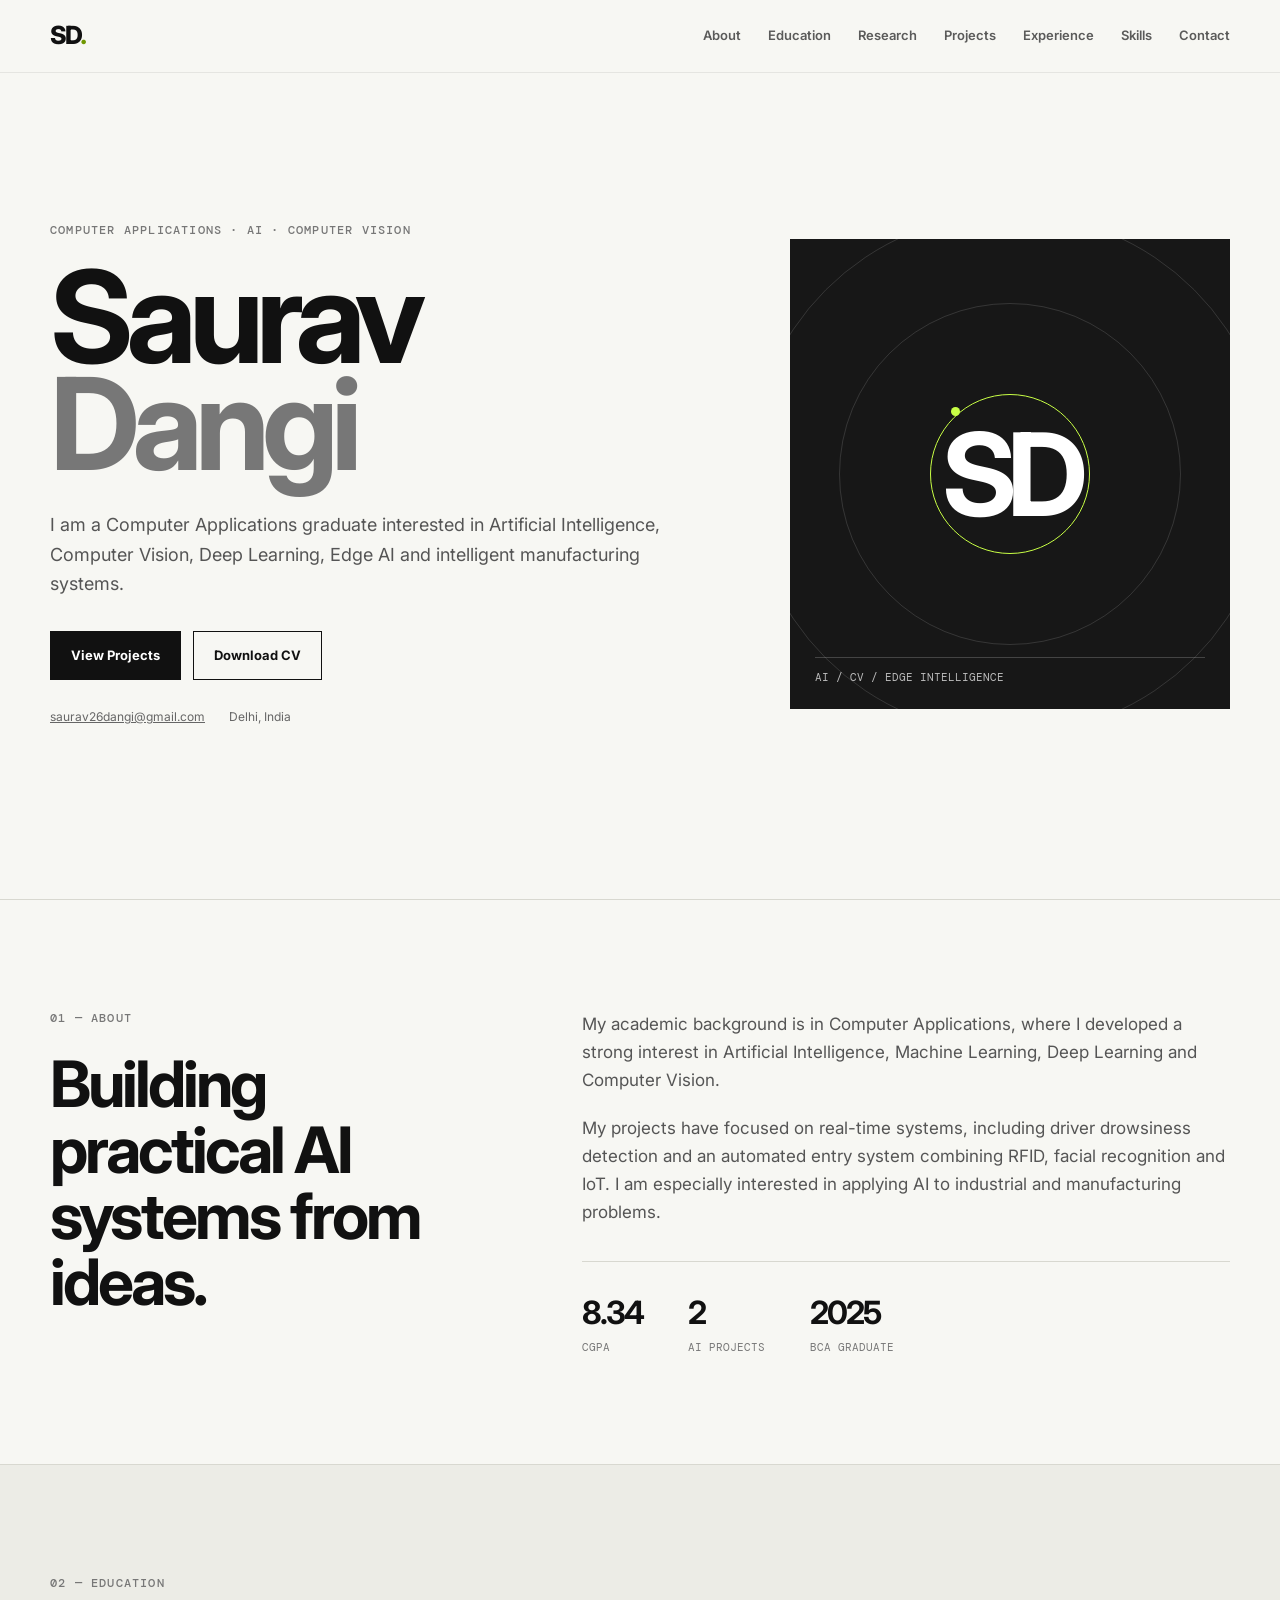
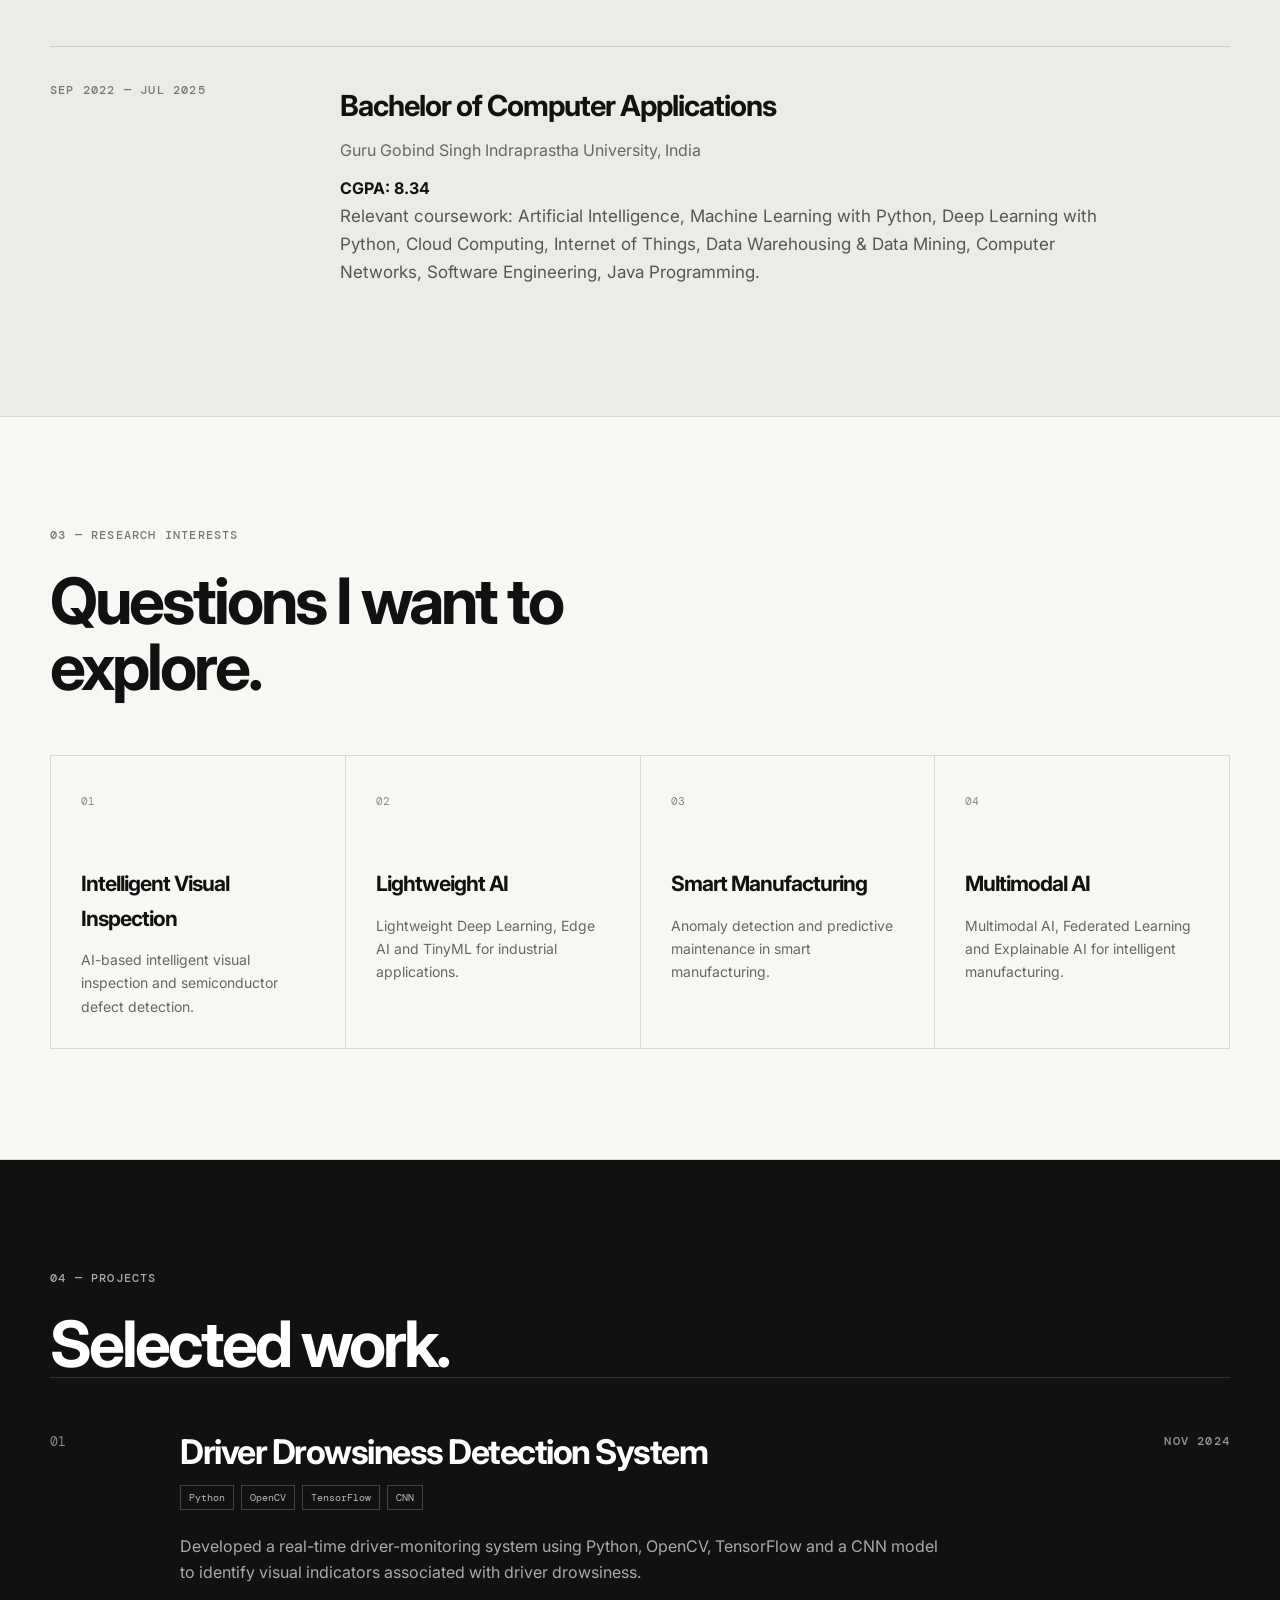
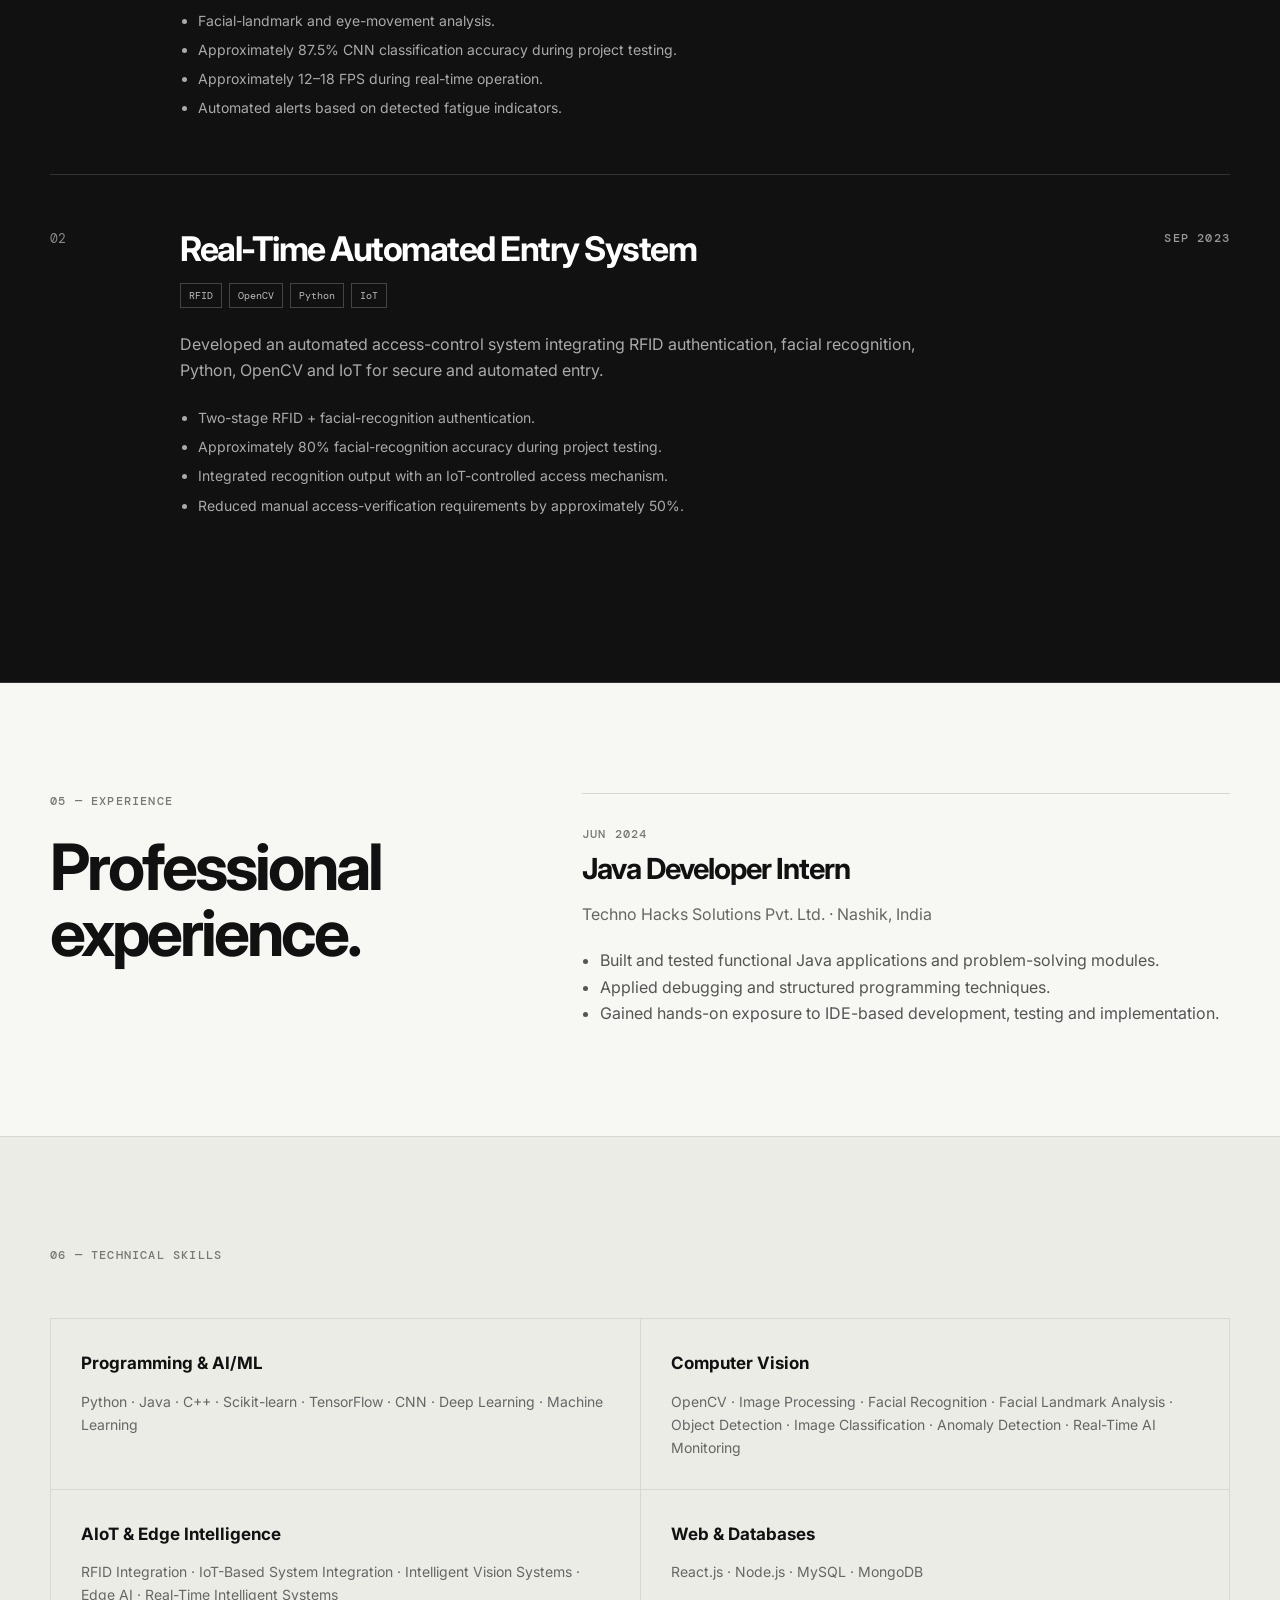
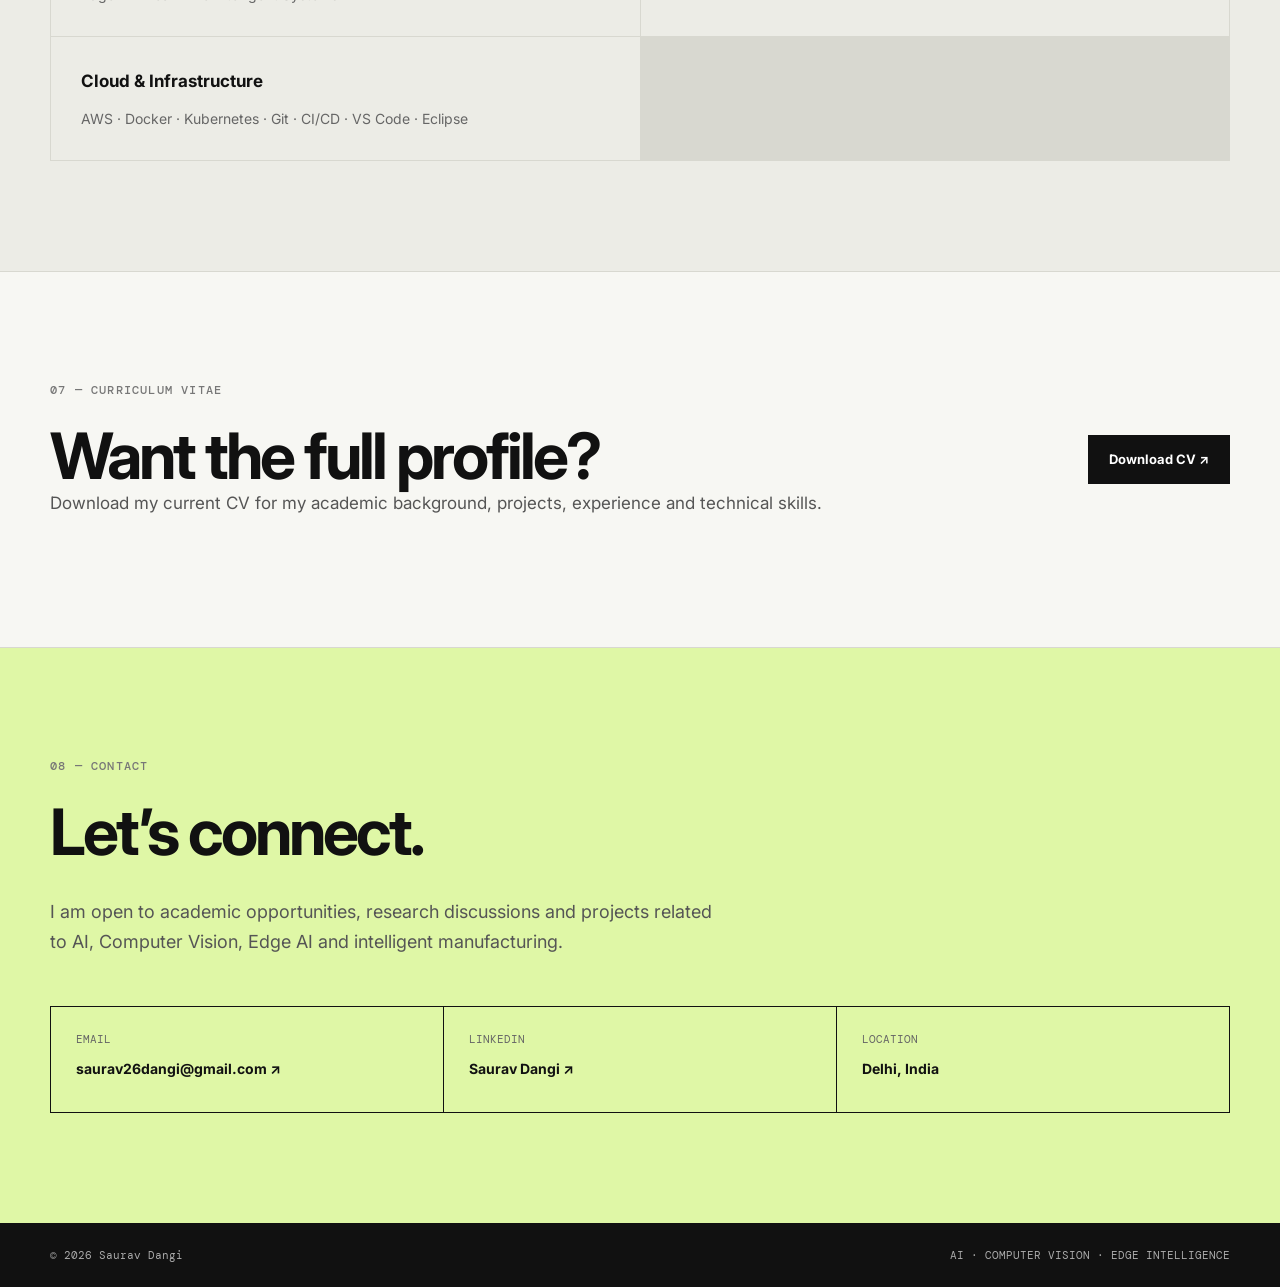
==== index.html @ 44dfbd3b "Add files via upload" ====
<!DOCTYPE html>
<html lang="en">
<head>
<meta charset="UTF-8"><meta name="viewport" content="width=device-width,initial-scale=1.0">
<meta name="description" content="Saurav Dangi — AI, Computer Vision, Deep Learning, Edge AI and Smart Manufacturing portfolio.">
<title>Saurav Dangi | AI & Computer Vision</title><link rel="stylesheet" href="style.css">
</head>
<body>
<div class="progress"></div>
<header><nav class="nav container"><a class="logo" href="#home">SD<span>.</span></a><button class="menu" aria-label="Menu">☰</button><div class="links"><a href="#about">About</a><a href="#education">Education</a><a href="#research">Research</a><a href="#projects">Projects</a><a href="#experience">Experience</a><a href="#skills">Skills</a><a href="#contact">Contact</a></div></nav></header>
<main>
<section id="home" class="hero"><div class="container hero-grid"><div><p class="eyebrow">COMPUTER APPLICATIONS · AI · COMPUTER VISION</p><h1>Saurav<br><em>Dangi</em></h1><p class="lead">I am a Computer Applications graduate interested in Artificial Intelligence, Computer Vision, Deep Learning, Edge AI and intelligent manufacturing systems.</p><div class="actions"><a class="btn dark" href="#projects">View Projects</a><a class="btn" href="CV_Saurav.pdf" download>Download CV</a></div><div class="meta"><a href="mailto:saurav26dangi@gmail.com">saurav26dangi@gmail.com</a><span>Delhi, India</span></div></div><div class="hero-card"><div class="ring"></div><b>SD</b><small>AI / CV / EDGE INTELLIGENCE</small></div></div></section>
<section id="about" class="section"><div class="container two"><div><p class="label">01 — ABOUT</p><h2>Building practical AI systems from ideas.</h2></div><div><p class="copy">My academic background is in Computer Applications, where I developed a strong interest in Artificial Intelligence, Machine Learning, Deep Learning and Computer Vision.</p><p class="copy">My projects have focused on real-time systems, including driver drowsiness detection and an automated entry system combining RFID, facial recognition and IoT. I am especially interested in applying AI to industrial and manufacturing problems.</p><div class="stats"><div><b>8.34</b><span>CGPA</span></div><div><b>2</b><span>AI PROJECTS</span></div><div><b>2025</b><span>BCA GRADUATE</span></div></div></div></div></section>
<section id="education" class="section grey"><div class="container"><p class="label">02 — EDUCATION</p><div class="timeline"><span>SEP 2022 — JUL 2025</span><div><h3>Bachelor of Computer Applications</h3><p>Guru Gobind Singh Indraprastha University, India</p><strong>CGPA: 8.34</strong><p class="copy small">Relevant coursework: Artificial Intelligence, Machine Learning with Python, Deep Learning with Python, Cloud Computing, Internet of Things, Data Warehousing & Data Mining, Computer Networks, Software Engineering, Java Programming.</p></div></div></div></section>
<section id="research" class="section"><div class="container"><p class="label">03 — RESEARCH INTERESTS</p><h2>Questions I want to explore.</h2><div class="research"><article><i>01</i><h3>Intelligent Visual Inspection</h3><p>AI-based intelligent visual inspection and semiconductor defect detection.</p></article><article><i>02</i><h3>Lightweight AI</h3><p>Lightweight Deep Learning, Edge AI and TinyML for industrial applications.</p></article><article><i>03</i><h3>Smart Manufacturing</h3><p>Anomaly detection and predictive maintenance in smart manufacturing.</p></article><article><i>04</i><h3>Multimodal AI</h3><p>Multimodal AI, Federated Learning and Explainable AI for intelligent manufacturing.</p></article></div></div></section>
<section id="projects" class="section dark-section"><div class="container"><p class="label">04 — PROJECTS</p><h2>Selected work.</h2><article class="project"><div class="num">01</div><div><div class="project-title"><h3>Driver Drowsiness Detection System</h3><span>NOV 2024</span></div><div class="tags"><b>Python</b><b>OpenCV</b><b>TensorFlow</b><b>CNN</b></div><p>Developed a real-time driver-monitoring system using Python, OpenCV, TensorFlow and a CNN model to identify visual indicators associated with driver drowsiness.</p><ul><li>Facial-landmark and eye-movement analysis.</li><li>Approximately 87.5% CNN classification accuracy during project testing.</li><li>Approximately 12–18 FPS during real-time operation.</li><li>Automated alerts based on detected fatigue indicators.</li></ul></div></article><article class="project"><div class="num">02</div><div><div class="project-title"><h3>Real-Time Automated Entry System</h3><span>SEP 2023</span></div><div class="tags"><b>RFID</b><b>OpenCV</b><b>Python</b><b>IoT</b></div><p>Developed an automated access-control system integrating RFID authentication, facial recognition, Python, OpenCV and IoT for secure and automated entry.</p><ul><li>Two-stage RFID + facial-recognition authentication.</li><li>Approximately 80% facial-recognition accuracy during project testing.</li><li>Integrated recognition output with an IoT-controlled access mechanism.</li><li>Reduced manual access-verification requirements by approximately 50%.</li></ul></div></article></div></section>
<section id="experience" class="section"><div class="container two"><div><p class="label">05 — EXPERIENCE</p><h2>Professional experience.</h2></div><div class="experience"><span>JUN 2024</span><h3>Java Developer Intern</h3><p>Techno Hacks Solutions Pvt. Ltd. · Nashik, India</p><ul><li>Built and tested functional Java applications and problem-solving modules.</li><li>Applied debugging and structured programming techniques.</li><li>Gained hands-on exposure to IDE-based development, testing and implementation.</li></ul></div></div></section>
<section id="skills" class="section grey"><div class="container"><p class="label">06 — TECHNICAL SKILLS</p><div class="skills"><div><h3>Programming & AI/ML</h3><p>Python · Java · C++ · Scikit-learn · TensorFlow · CNN · Deep Learning · Machine Learning</p></div><div><h3>Computer Vision</h3><p>OpenCV · Image Processing · Facial Recognition · Facial Landmark Analysis · Object Detection · Image Classification · Anomaly Detection · Real-Time AI Monitoring</p></div><div><h3>AIoT & Edge Intelligence</h3><p>RFID Integration · IoT-Based System Integration · Intelligent Vision Systems · Edge AI · Real-Time Intelligent Systems</p></div><div><h3>Web & Databases</h3><p>React.js · Node.js · MySQL · MongoDB</p></div><div><h3>Cloud & Infrastructure</h3><p>AWS · Docker · Kubernetes · Git · CI/CD · VS Code · Eclipse</p></div></div></div></section>
<section class="section"><div class="container callout"><div><p class="label">07 — CURRICULUM VITAE</p><h2>Want the full profile?</h2><p class="copy">Download my current CV for my academic background, projects, experience and technical skills.</p></div><a class="btn dark" href="CV_Saurav.pdf" download>Download CV ↗</a></div></section>
<section id="contact" class="contact"><div class="container"><p class="label">08 — CONTACT</p><h2>Let’s connect.</h2><p class="lead">I am open to academic opportunities, research discussions and projects related to AI, Computer Vision, Edge AI and intelligent manufacturing.</p><div class="contact-grid"><a href="mailto:saurav26dangi@gmail.com"><span>EMAIL</span><b>saurav26dangi@gmail.com ↗</b></a><a href="https://www.linkedin.com/" target="_blank" rel="noopener"><span>LINKEDIN</span><b>Saurav Dangi ↗</b></a><div><span>LOCATION</span><b>Delhi, India</b></div></div></div></section>
</main><footer><div class="container"><span>© <span id="year"></span> Saurav Dangi</span><span>AI · COMPUTER VISION · EDGE INTELLIGENCE</span></div></footer>
<script src="script.js"></script></body></html>
---- style.css ----
@import url('https://fonts.googleapis.com/css2?family=DM+Mono:wght@400;500&family=Inter:wght@400;500;600;700;800&display=swap');
:root{--bg:#f7f7f3;--text:#111;--muted:#666;--line:#d8d8d0;--green:#c8ff45;--grey:#ecece6;--dark:#111;--max:1180px}*{box-sizing:border-box;margin:0;padding:0}html{scroll-behavior:smooth}body{font-family:Inter,Arial,sans-serif;background:var(--bg);color:var(--text);line-height:1.65}a{text-decoration:none;color:inherit}.container{width:min(var(--max),calc(100% - 48px));margin:auto}.progress{position:fixed;top:0;left:0;height:3px;background:var(--green);width:0;z-index:999}header{position:fixed;top:0;left:0;width:100%;z-index:100;background:#f7f7f3e8;backdrop-filter:blur(14px);border-bottom:1px solid #00000012}.nav{height:72px;display:flex;align-items:center;justify-content:space-between}.logo{font-size:25px;font-weight:800;letter-spacing:-2px}.logo span{color:#6f9700}.links{display:flex;gap:27px;font-size:13px;font-weight:600}.links a{opacity:.68}.links a:hover{opacity:1}.menu{display:none;background:none;border:0;font-size:25px}.hero{min-height:100vh;display:flex;align-items:center;padding:120px 0 70px;border-bottom:1px solid var(--line)}.hero-grid{display:grid;grid-template-columns:1.2fr .8fr;gap:80px;align-items:center}.eyebrow,.label,.timeline>span,.project-title span,.experience>span{font:500 12px 'DM Mono',monospace;letter-spacing:1.2px;color:#777}.eyebrow{margin-bottom:25px}h1{font-size:clamp(75px,10vw,145px);line-height:.84;letter-spacing:-8px}h1 em{font-style:normal;color:#777}.lead{font-size:18px;color:#555;max-width:680px;margin:32px 0}.actions{display:flex;gap:12px;flex-wrap:wrap}.btn{display:inline-block;padding:13px 20px;border:1px solid #111;font-weight:700;font-size:13px}.btn.dark{background:#111;color:#fff}.btn:hover{transform:translateY(-2px)}.meta{display:flex;gap:24px;margin-top:27px;color:#666;font-size:12px}.meta a{text-decoration:underline}.hero-card{height:470px;background:#171717;color:white;display:flex;align-items:center;justify-content:center;position:relative;overflow:hidden}.hero-card:before,.hero-card:after{content:"";position:absolute;border:1px solid #ffffff22;border-radius:50%;width:340px;height:340px}.hero-card:after{width:520px;height:520px}.hero-card>b{font-size:115px;letter-spacing:-10px;z-index:2}.hero-card small{position:absolute;bottom:25px;left:25px;border-top:1px solid #444;padding-top:12px;width:calc(100% - 50px);font:11px 'DM Mono',monospace;color:#bbb}.ring{position:absolute;width:160px;height:160px;border:1px solid var(--green);border-radius:50%;animation:spin 9s linear infinite}.ring:after{content:"";position:absolute;width:9px;height:9px;background:var(--green);border-radius:50%;top:12px;left:20px}@keyframes spin{to{transform:rotate(360deg)}}.section{padding:110px 0;border-bottom:1px solid var(--line)}.section h2,.contact h2{font-size:clamp(36px,5vw,64px);line-height:1.03;letter-spacing:-3px;max-width:700px}.label{margin-bottom:25px}.two{display:grid;grid-template-columns:.8fr 1.2fr;gap:100px}.copy{font-size:17px;color:#555;margin-bottom:20px}.stats{display:flex;gap:45px;border-top:1px solid var(--line);padding-top:25px;margin-top:35px}.stats div{display:flex;flex-direction:column}.stats b{font-size:32px;letter-spacing:-2px}.stats span{font:11px 'DM Mono',monospace;color:#777}.grey{background:var(--grey)}.timeline{display:grid;grid-template-columns:240px 1fr;gap:50px;border-top:1px solid #ccc;padding-top:35px;margin-top:55px}.timeline h3,.experience h3{font-size:29px;letter-spacing:-1px}.timeline p:not(.copy){color:#666;margin:7px 0 12px}.small{max-width:800px}.research{display:grid;grid-template-columns:repeat(4,1fr);gap:1px;background:var(--line);border:1px solid var(--line);margin-top:55px}.research article{background:var(--bg);padding:30px;min-height:240px}.research i{font:11px 'DM Mono',monospace;color:#888}.research h3{font-size:21px;letter-spacing:-1px;margin:55px 0 12px}.research p{font-size:14px;color:#666}.dark-section{background:#111;color:#fff;border-color:#333}.dark-section .label{color:#aaa}.dark-section h2{color:#fff}.project{display:grid;grid-template-columns:100px 1fr;gap:30px;border-top:1px solid #333;padding:55px 0}.num{font:13px 'DM Mono',monospace;color:#888}.project-title{display:flex;justify-content:space-between;gap:25px}.project-title h3{font-size:34px;line-height:1.1;letter-spacing:-1.5px}.project-title span{color:#999}.tags{display:flex;gap:7px;flex-wrap:wrap;margin-top:15px}.tags b{font:10px 'DM Mono',monospace;color:#bbb;border:1px solid #444;padding:5px 8px;font-weight:400}.project>div:nth-child(2)>p{color:#aaa;max-width:760px;margin:23px 0}.project ul{padding-left:18px;color:#aaa;font-size:14px;display:grid;gap:6px}.experience{border-top:1px solid var(--line);padding-top:25px}.experience>p{color:#666;margin:8px 0 20px}.experience ul{padding-left:18px;color:#555}.skills{display:grid;grid-template-columns:repeat(2,1fr);gap:1px;background:var(--line);border:1px solid var(--line);margin-top:55px}.skills>div{background:var(--grey);padding:30px}.skills h3{font-size:17px;margin-bottom:12px}.skills p{font-size:14px;color:#666}.callout{display:flex;justify-content:space-between;align-items:center;gap:50px}.contact{padding:110px 0;background:#dff7a6}.contact .lead{margin-bottom:50px}.contact-grid{display:grid;grid-template-columns:repeat(3,1fr);gap:1px;background:#111;border:1px solid #111}.contact-grid>*{background:#dff7a6;padding:25px;min-height:105px}.contact-grid span{display:block;font:11px 'DM Mono',monospace;color:#666;margin-bottom:9px}.contact-grid b{font-size:14px}footer{background:#111;color:#aaa;padding:25px 0;font:11px 'DM Mono',monospace}footer .container{display:flex;justify-content:space-between}
@media(max-width:850px){.container{width:min(var(--max),calc(100% - 32px))}.menu{display:block}.links{display:none;position:absolute;top:72px;left:0;width:100%;background:var(--bg);padding:20px 24px;flex-direction:column;gap:15px;border-bottom:1px solid var(--line)}.links.open{display:flex}.hero-grid,.two{grid-template-columns:1fr;gap:50px}.hero-card{height:330px}.research{grid-template-columns:1fr 1fr}.timeline{grid-template-columns:1fr;gap:10px}.skills,.contact-grid{grid-template-columns:1fr}.callout{flex-direction:column;align-items:flex-start}.project-title{flex-direction:column;gap:8px}}@media(max-width:560px){h1{font-size:75px;letter-spacing:-5px}.hero-card{height:280px}.hero-card>b{font-size:80px}.research{grid-template-columns:1fr}.project{grid-template-columns:1fr;gap:10px}.project-title h3{font-size:28px}.meta{flex-direction:column;gap:7px}.stats{gap:22px}.stats b{font-size:26px}footer .container{flex-direction:column;gap:8px}}
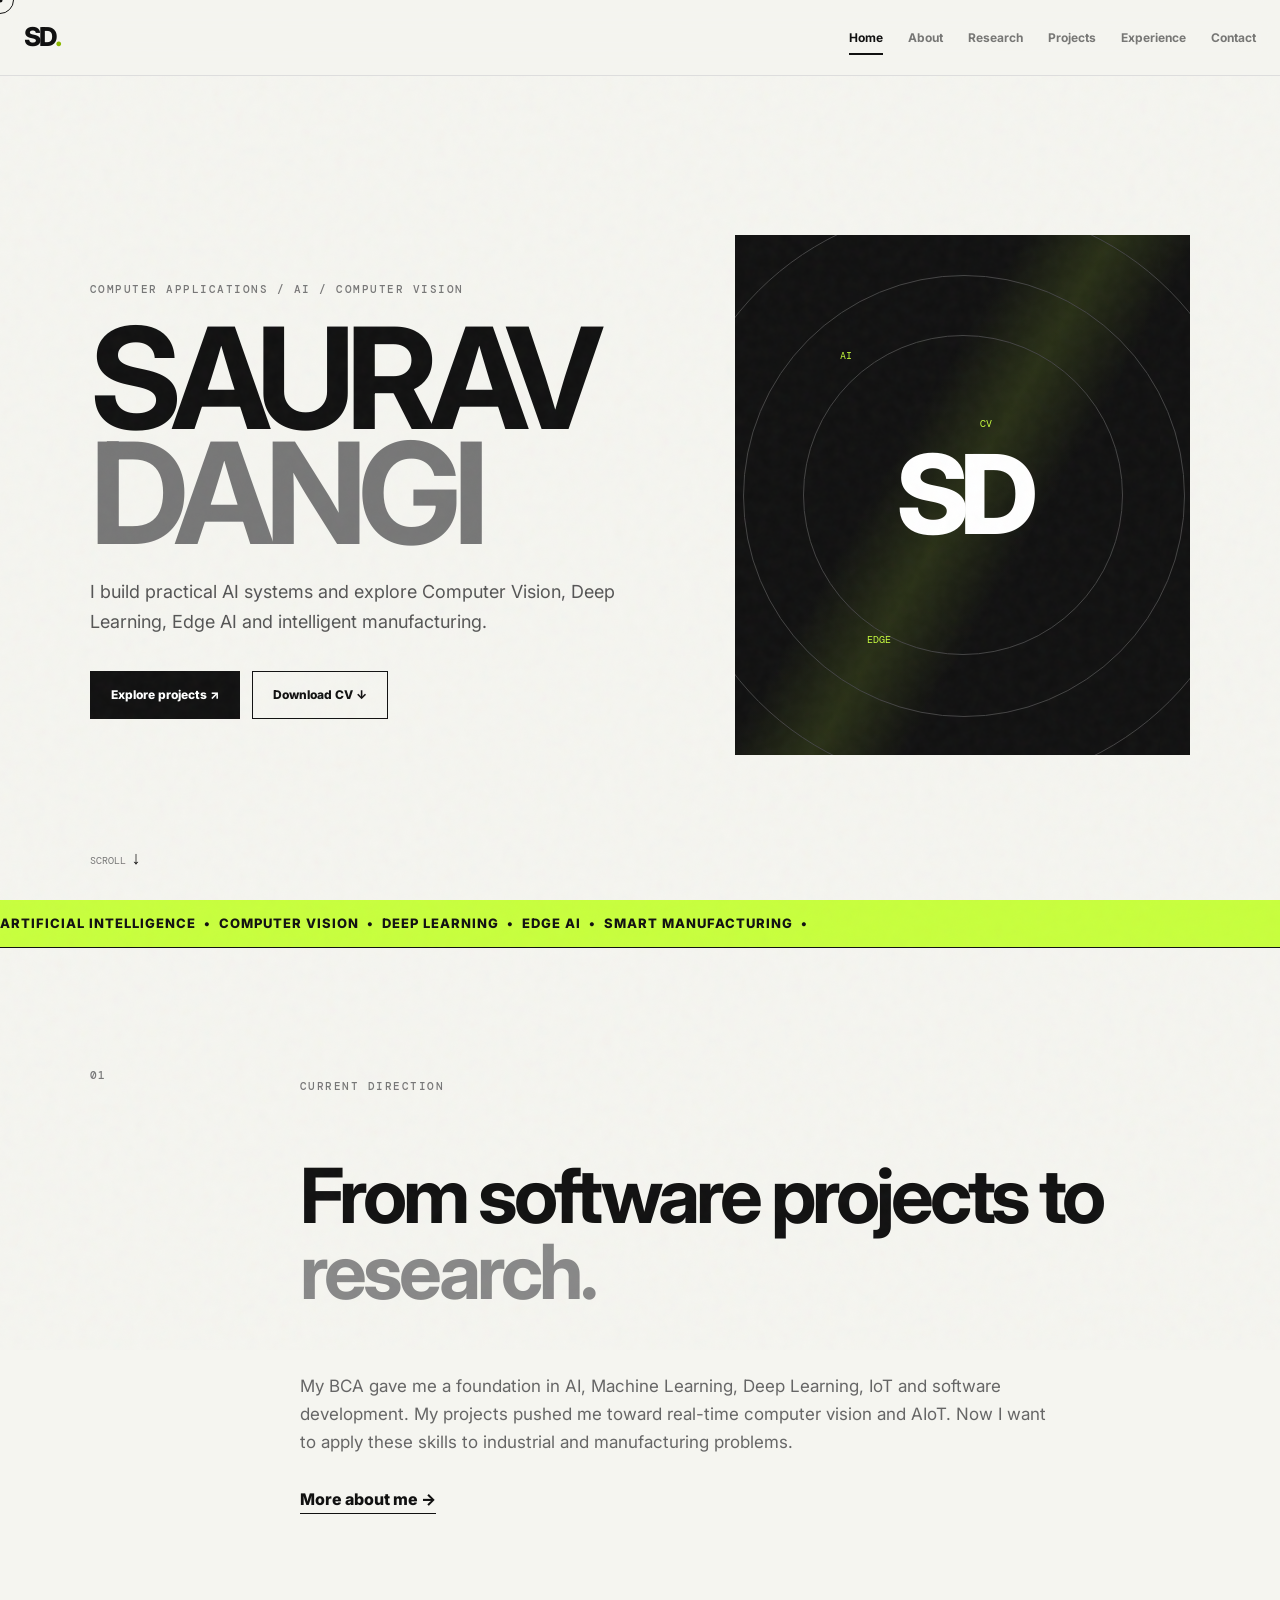
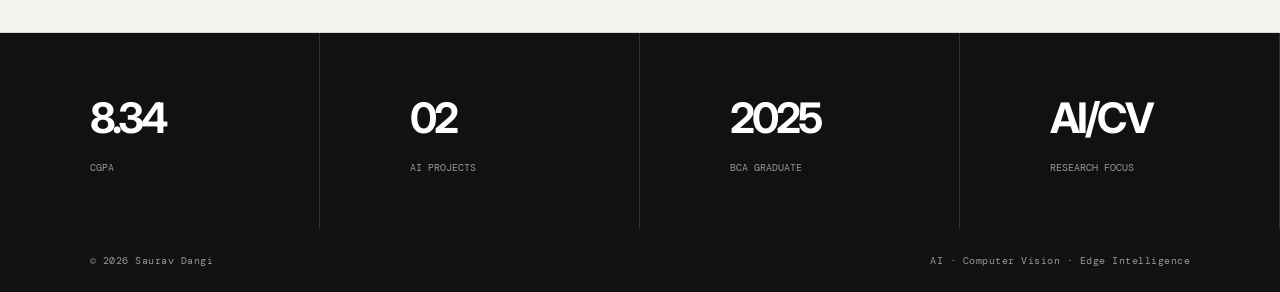
==== commit 5db10856: "Add files via upload" ====
--- a/index.html
+++ b/index.html
@@ -1,22 +1,33 @@
 <!DOCTYPE html>
 <html lang="en">
 <head>
-<meta charset="UTF-8"><meta name="viewport" content="width=device-width,initial-scale=1.0">
-<meta name="description" content="Saurav Dangi — AI, Computer Vision, Deep Learning, Edge AI and Smart Manufacturing portfolio.">
-<title>Saurav Dangi | AI & Computer Vision</title><link rel="stylesheet" href="style.css">
+<meta charset="UTF-8"><meta name="viewport" content="width=device-width,initial-scale=1">
+<meta name="description" content="Saurav Dangi — AI, Computer Vision, Edge AI and Smart Manufacturing portfolio">
+<title>Saurav Dangi | AI & Computer Vision</title>
+<link rel="preconnect" href="https://fonts.googleapis.com"><link rel="preconnect" href="https://fonts.gstatic.com" crossorigin>
+<link href="https://fonts.googleapis.com/css2?family=DM+Mono:wght@400;500&family=Inter:wght@400;600;700;800&display=swap" rel="stylesheet">
+<link rel="stylesheet" href="style.css">
 </head>
 <body>
-<div class="progress"></div>
-<header><nav class="nav container"><a class="logo" href="#home">SD<span>.</span></a><button class="menu" aria-label="Menu">☰</button><div class="links"><a href="#about">About</a><a href="#education">Education</a><a href="#research">Research</a><a href="#projects">Projects</a><a href="#experience">Experience</a><a href="#skills">Skills</a><a href="#contact">Contact</a></div></nav></header>
+<div class="loader"><div class="loader-name">SD<span>.</span></div><div class="loader-bar"><i></i></div></div>
+<div class="cursor"></div><div class="cursor-dot"></div><div class="noise"></div>
+<header class="nav"><a class="brand" href="index.html">SD<span>.</span></a><button class="menu" aria-label="menu">☰</button>
+<nav><a class="active" href="index.html">Home</a><a href="about.html">About</a><a href="research.html">Research</a><a href="projects.html">Projects</a><a href="experience.html">Experience</a><a href="contact.html">Contact</a></nav></header>
 <main>
-<section id="home" class="hero"><div class="container hero-grid"><div><p class="eyebrow">COMPUTER APPLICATIONS · AI · COMPUTER VISION</p><h1>Saurav<br><em>Dangi</em></h1><p class="lead">I am a Computer Applications graduate interested in Artificial Intelligence, Computer Vision, Deep Learning, Edge AI and intelligent manufacturing systems.</p><div class="actions"><a class="btn dark" href="#projects">View Projects</a><a class="btn" href="CV_Saurav.pdf" download>Download CV</a></div><div class="meta"><a href="mailto:saurav26dangi@gmail.com">saurav26dangi@gmail.com</a><span>Delhi, India</span></div></div><div class="hero-card"><div class="ring"></div><b>SD</b><small>AI / CV / EDGE INTELLIGENCE</small></div></div></section>
-<section id="about" class="section"><div class="container two"><div><p class="label">01 — ABOUT</p><h2>Building practical AI systems from ideas.</h2></div><div><p class="copy">My academic background is in Computer Applications, where I developed a strong interest in Artificial Intelligence, Machine Learning, Deep Learning and Computer Vision.</p><p class="copy">My projects have focused on real-time systems, including driver drowsiness detection and an automated entry system combining RFID, facial recognition and IoT. I am especially interested in applying AI to industrial and manufacturing problems.</p><div class="stats"><div><b>8.34</b><span>CGPA</span></div><div><b>2</b><span>AI PROJECTS</span></div><div><b>2025</b><span>BCA GRADUATE</span></div></div></div></div></section>
-<section id="education" class="section grey"><div class="container"><p class="label">02 — EDUCATION</p><div class="timeline"><span>SEP 2022 — JUL 2025</span><div><h3>Bachelor of Computer Applications</h3><p>Guru Gobind Singh Indraprastha University, India</p><strong>CGPA: 8.34</strong><p class="copy small">Relevant coursework: Artificial Intelligence, Machine Learning with Python, Deep Learning with Python, Cloud Computing, Internet of Things, Data Warehousing & Data Mining, Computer Networks, Software Engineering, Java Programming.</p></div></div></div></section>
-<section id="research" class="section"><div class="container"><p class="label">03 — RESEARCH INTERESTS</p><h2>Questions I want to explore.</h2><div class="research"><article><i>01</i><h3>Intelligent Visual Inspection</h3><p>AI-based intelligent visual inspection and semiconductor defect detection.</p></article><article><i>02</i><h3>Lightweight AI</h3><p>Lightweight Deep Learning, Edge AI and TinyML for industrial applications.</p></article><article><i>03</i><h3>Smart Manufacturing</h3><p>Anomaly detection and predictive maintenance in smart manufacturing.</p></article><article><i>04</i><h3>Multimodal AI</h3><p>Multimodal AI, Federated Learning and Explainable AI for intelligent manufacturing.</p></article></div></div></section>
-<section id="projects" class="section dark-section"><div class="container"><p class="label">04 — PROJECTS</p><h2>Selected work.</h2><article class="project"><div class="num">01</div><div><div class="project-title"><h3>Driver Drowsiness Detection System</h3><span>NOV 2024</span></div><div class="tags"><b>Python</b><b>OpenCV</b><b>TensorFlow</b><b>CNN</b></div><p>Developed a real-time driver-monitoring system using Python, OpenCV, TensorFlow and a CNN model to identify visual indicators associated with driver drowsiness.</p><ul><li>Facial-landmark and eye-movement analysis.</li><li>Approximately 87.5% CNN classification accuracy during project testing.</li><li>Approximately 12–18 FPS during real-time operation.</li><li>Automated alerts based on detected fatigue indicators.</li></ul></div></article><article class="project"><div class="num">02</div><div><div class="project-title"><h3>Real-Time Automated Entry System</h3><span>SEP 2023</span></div><div class="tags"><b>RFID</b><b>OpenCV</b><b>Python</b><b>IoT</b></div><p>Developed an automated access-control system integrating RFID authentication, facial recognition, Python, OpenCV and IoT for secure and automated entry.</p><ul><li>Two-stage RFID + facial-recognition authentication.</li><li>Approximately 80% facial-recognition accuracy during project testing.</li><li>Integrated recognition output with an IoT-controlled access mechanism.</li><li>Reduced manual access-verification requirements by approximately 50%.</li></ul></div></article></div></section>
-<section id="experience" class="section"><div class="container two"><div><p class="label">05 — EXPERIENCE</p><h2>Professional experience.</h2></div><div class="experience"><span>JUN 2024</span><h3>Java Developer Intern</h3><p>Techno Hacks Solutions Pvt. Ltd. · Nashik, India</p><ul><li>Built and tested functional Java applications and problem-solving modules.</li><li>Applied debugging and structured programming techniques.</li><li>Gained hands-on exposure to IDE-based development, testing and implementation.</li></ul></div></div></section>
-<section id="skills" class="section grey"><div class="container"><p class="label">06 — TECHNICAL SKILLS</p><div class="skills"><div><h3>Programming & AI/ML</h3><p>Python · Java · C++ · Scikit-learn · TensorFlow · CNN · Deep Learning · Machine Learning</p></div><div><h3>Computer Vision</h3><p>OpenCV · Image Processing · Facial Recognition · Facial Landmark Analysis · Object Detection · Image Classification · Anomaly Detection · Real-Time AI Monitoring</p></div><div><h3>AIoT & Edge Intelligence</h3><p>RFID Integration · IoT-Based System Integration · Intelligent Vision Systems · Edge AI · Real-Time Intelligent Systems</p></div><div><h3>Web & Databases</h3><p>React.js · Node.js · MySQL · MongoDB</p></div><div><h3>Cloud & Infrastructure</h3><p>AWS · Docker · Kubernetes · Git · CI/CD · VS Code · Eclipse</p></div></div></div></section>
-<section class="section"><div class="container callout"><div><p class="label">07 — CURRICULUM VITAE</p><h2>Want the full profile?</h2><p class="copy">Download my current CV for my academic background, projects, experience and technical skills.</p></div><a class="btn dark" href="CV_Saurav.pdf" download>Download CV ↗</a></div></section>
-<section id="contact" class="contact"><div class="container"><p class="label">08 — CONTACT</p><h2>Let’s connect.</h2><p class="lead">I am open to academic opportunities, research discussions and projects related to AI, Computer Vision, Edge AI and intelligent manufacturing.</p><div class="contact-grid"><a href="mailto:saurav26dangi@gmail.com"><span>EMAIL</span><b>saurav26dangi@gmail.com ↗</b></a><a href="https://www.linkedin.com/" target="_blank" rel="noopener"><span>LINKEDIN</span><b>Saurav Dangi ↗</b></a><div><span>LOCATION</span><b>Delhi, India</b></div></div></div></section>
-</main><footer><div class="container"><span>© <span id="year"></span> Saurav Dangi</span><span>AI · COMPUTER VISION · EDGE INTELLIGENCE</span></div></footer>
-<script src="script.js"></script></body></html>
+<section class="hero">
+<div class="hero-grid">
+<div class="hero-copy reveal"><p class="kicker">COMPUTER APPLICATIONS / AI / COMPUTER VISION</p><h1>SAURAV<br><em>DANGI</em></h1>
+<p class="lead">I build practical AI systems and explore Computer Vision, Deep Learning, Edge AI and intelligent manufacturing.</p>
+<div class="buttons"><a class="btn fill magnetic" href="projects.html">Explore projects ↗</a><a class="btn magnetic" href="CV_Saurav.pdf" download>Download CV ↓</a></div>
+</div>
+<div class="hero-visual reveal"><div class="rings"></div><div class="core">SD</div><span class="orbit-label one">AI</span><span class="orbit-label two">CV</span><span class="orbit-label three">EDGE</span></div>
+</div>
+<div class="scroll">SCROLL <span>↓</span></div>
+</section>
+<section class="marquee"><div>ARTIFICIAL INTELLIGENCE&nbsp; • &nbsp;COMPUTER VISION&nbsp; • &nbsp;DEEP LEARNING&nbsp; • &nbsp;EDGE AI&nbsp; • &nbsp;SMART MANUFACTURING&nbsp; • &nbsp;</div><div>ARTIFICIAL INTELLIGENCE&nbsp; • &nbsp;COMPUTER VISION&nbsp; • &nbsp;DEEP LEARNING&nbsp; • &nbsp;EDGE AI&nbsp; • &nbsp;SMART MANUFACTURING&nbsp; • &nbsp;</div></section>
+<section class="section intro"><div class="section-number">01</div><div><p class="label">CURRENT DIRECTION</p><h2>From software projects to <span>research.</span></h2><p class="text">My BCA gave me a foundation in AI, Machine Learning, Deep Learning, IoT and software development. My projects pushed me toward real-time computer vision and AIoT. Now I want to apply these skills to industrial and manufacturing problems.</p><a class="text-link" href="about.html">More about me →</a></div></section>
+<section class="stats"><div><strong>8.34</strong><span>CGPA</span></div><div><strong>02</strong><span>AI PROJECTS</span></div><div><strong>2025</strong><span>BCA GRADUATE</span></div><div><strong>AI/CV</strong><span>RESEARCH FOCUS</span></div></section>
+</main>
+<footer><span>© 2026 Saurav Dangi</span><span>AI · Computer Vision · Edge Intelligence</span></footer>
+<script src="script.js"></script>
+</body></html>
--- a/style.css
+++ b/style.css
@@ -1,3 +1,17 @@
-@import url('https://fonts.googleapis.com/css2?family=DM+Mono:wght@400;500&family=Inter:wght@400;500;600;700;800&display=swap');
-:root{--bg:#f7f7f3;--text:#111;--muted:#666;--line:#d8d8d0;--green:#c8ff45;--grey:#ecece6;--dark:#111;--max:1180px}*{box-sizing:border-box;margin:0;padding:0}html{scroll-behavior:smooth}body{font-family:Inter,Arial,sans-serif;background:var(--bg);color:var(--text);line-height:1.65}a{text-decoration:none;color:inherit}.container{width:min(var(--max),calc(100% - 48px));margin:auto}.progress{position:fixed;top:0;left:0;height:3px;background:var(--green);width:0;z-index:999}header{position:fixed;top:0;left:0;width:100%;z-index:100;background:#f7f7f3e8;backdrop-filter:blur(14px);border-bottom:1px solid #00000012}.nav{height:72px;display:flex;align-items:center;justify-content:space-between}.logo{font-size:25px;font-weight:800;letter-spacing:-2px}.logo span{color:#6f9700}.links{display:flex;gap:27px;font-size:13px;font-weight:600}.links a{opacity:.68}.links a:hover{opacity:1}.menu{display:none;background:none;border:0;font-size:25px}.hero{min-height:100vh;display:flex;align-items:center;padding:120px 0 70px;border-bottom:1px solid var(--line)}.hero-grid{display:grid;grid-template-columns:1.2fr .8fr;gap:80px;align-items:center}.eyebrow,.label,.timeline>span,.project-title span,.experience>span{font:500 12px 'DM Mono',monospace;letter-spacing:1.2px;color:#777}.eyebrow{margin-bottom:25px}h1{font-size:clamp(75px,10vw,145px);line-height:.84;letter-spacing:-8px}h1 em{font-style:normal;color:#777}.lead{font-size:18px;color:#555;max-width:680px;margin:32px 0}.actions{display:flex;gap:12px;flex-wrap:wrap}.btn{display:inline-block;padding:13px 20px;border:1px solid #111;font-weight:700;font-size:13px}.btn.dark{background:#111;color:#fff}.btn:hover{transform:translateY(-2px)}.meta{display:flex;gap:24px;margin-top:27px;color:#666;font-size:12px}.meta a{text-decoration:underline}.hero-card{height:470px;background:#171717;color:white;display:flex;align-items:center;justify-content:center;position:relative;overflow:hidden}.hero-card:before,.hero-card:after{content:"";position:absolute;border:1px solid #ffffff22;border-radius:50%;width:340px;height:340px}.hero-card:after{width:520px;height:520px}.hero-card>b{font-size:115px;letter-spacing:-10px;z-index:2}.hero-card small{position:absolute;bottom:25px;left:25px;border-top:1px solid #444;padding-top:12px;width:calc(100% - 50px);font:11px 'DM Mono',monospace;color:#bbb}.ring{position:absolute;width:160px;height:160px;border:1px solid var(--green);border-radius:50%;animation:spin 9s linear infinite}.ring:after{content:"";position:absolute;width:9px;height:9px;background:var(--green);border-radius:50%;top:12px;left:20px}@keyframes spin{to{transform:rotate(360deg)}}.section{padding:110px 0;border-bottom:1px solid var(--line)}.section h2,.contact h2{font-size:clamp(36px,5vw,64px);line-height:1.03;letter-spacing:-3px;max-width:700px}.label{margin-bottom:25px}.two{display:grid;grid-template-columns:.8fr 1.2fr;gap:100px}.copy{font-size:17px;color:#555;margin-bottom:20px}.stats{display:flex;gap:45px;border-top:1px solid var(--line);padding-top:25px;margin-top:35px}.stats div{display:flex;flex-direction:column}.stats b{font-size:32px;letter-spacing:-2px}.stats span{font:11px 'DM Mono',monospace;color:#777}.grey{background:var(--grey)}.timeline{display:grid;grid-template-columns:240px 1fr;gap:50px;border-top:1px solid #ccc;padding-top:35px;margin-top:55px}.timeline h3,.experience h3{font-size:29px;letter-spacing:-1px}.timeline p:not(.copy){color:#666;margin:7px 0 12px}.small{max-width:800px}.research{display:grid;grid-template-columns:repeat(4,1fr);gap:1px;background:var(--line);border:1px solid var(--line);margin-top:55px}.research article{background:var(--bg);padding:30px;min-height:240px}.research i{font:11px 'DM Mono',monospace;color:#888}.research h3{font-size:21px;letter-spacing:-1px;margin:55px 0 12px}.research p{font-size:14px;color:#666}.dark-section{background:#111;color:#fff;border-color:#333}.dark-section .label{color:#aaa}.dark-section h2{color:#fff}.project{display:grid;grid-template-columns:100px 1fr;gap:30px;border-top:1px solid #333;padding:55px 0}.num{font:13px 'DM Mono',monospace;color:#888}.project-title{display:flex;justify-content:space-between;gap:25px}.project-title h3{font-size:34px;line-height:1.1;letter-spacing:-1.5px}.project-title span{color:#999}.tags{display:flex;gap:7px;flex-wrap:wrap;margin-top:15px}.tags b{font:10px 'DM Mono',monospace;color:#bbb;border:1px solid #444;padding:5px 8px;font-weight:400}.project>div:nth-child(2)>p{color:#aaa;max-width:760px;margin:23px 0}.project ul{padding-left:18px;color:#aaa;font-size:14px;display:grid;gap:6px}.experience{border-top:1px solid var(--line);padding-top:25px}.experience>p{color:#666;margin:8px 0 20px}.experience ul{padding-left:18px;color:#555}.skills{display:grid;grid-template-columns:repeat(2,1fr);gap:1px;background:var(--line);border:1px solid var(--line);margin-top:55px}.skills>div{background:var(--grey);padding:30px}.skills h3{font-size:17px;margin-bottom:12px}.skills p{font-size:14px;color:#666}.callout{display:flex;justify-content:space-between;align-items:center;gap:50px}.contact{padding:110px 0;background:#dff7a6}.contact .lead{margin-bottom:50px}.contact-grid{display:grid;grid-template-columns:repeat(3,1fr);gap:1px;background:#111;border:1px solid #111}.contact-grid>*{background:#dff7a6;padding:25px;min-height:105px}.contact-grid span{display:block;font:11px 'DM Mono',monospace;color:#666;margin-bottom:9px}.contact-grid b{font-size:14px}footer{background:#111;color:#aaa;padding:25px 0;font:11px 'DM Mono',monospace}footer .container{display:flex;justify-content:space-between}
-@media(max-width:850px){.container{width:min(var(--max),calc(100% - 32px))}.menu{display:block}.links{display:none;position:absolute;top:72px;left:0;width:100%;background:var(--bg);padding:20px 24px;flex-direction:column;gap:15px;border-bottom:1px solid var(--line)}.links.open{display:flex}.hero-grid,.two{grid-template-columns:1fr;gap:50px}.hero-card{height:330px}.research{grid-template-columns:1fr 1fr}.timeline{grid-template-columns:1fr;gap:10px}.skills,.contact-grid{grid-template-columns:1fr}.callout{flex-direction:column;align-items:flex-start}.project-title{flex-direction:column;gap:8px}}@media(max-width:560px){h1{font-size:75px;letter-spacing:-5px}.hero-card{height:280px}.hero-card>b{font-size:80px}.research{grid-template-columns:1fr}.project{grid-template-columns:1fr;gap:10px}.project-title h3{font-size:28px}.meta{flex-direction:column;gap:7px}.stats{gap:22px}.stats b{font-size:26px}footer .container{flex-direction:column;gap:8px}}
+*{box-sizing:border-box}html{scroll-behavior:smooth}body{margin:0;background:#f5f5f0;color:#111;font-family:Inter,Arial,sans-serif;line-height:1.65;overflow-x:hidden}a{color:inherit;text-decoration:none}.container{width:min(1180px,calc(100% - 48px));margin:auto}
+:root{--lime:#c8ff3d;--black:#101010;--grey:#666;--line:#d8d8d0}
+.noise{position:fixed;inset:-50%;z-index:50;pointer-events:none;opacity:.035;background-image:url("data:image/svg+xml,%3Csvg viewBox='0 0 180 180' xmlns='http://www.w3.org/2000/svg'%3E%3Cfilter id='n'%3E%3CfeTurbulence type='fractalNoise' baseFrequency='.9' numOctaves='4' stitchTiles='stitch'/%3E%3C/filter%3E%3Crect width='100%25' height='100%25' filter='url(%23n)'/%3E%3C/svg%3E");animation:noise .2s steps(2) infinite}.cursor{position:fixed;width:28px;height:28px;border:1px solid #111;border-radius:50%;pointer-events:none;z-index:200;transform:translate(-50%,-50%);transition:width .2s,height .2s}.cursor-dot{position:fixed;width:5px;height:5px;background:#111;border-radius:50%;pointer-events:none;z-index:201;transform:translate(-50%,-50%)}.loader{position:fixed;inset:0;background:#111;color:#fff;z-index:999;display:grid;place-content:center;transition:opacity .7s,visibility .7s}.loader.hide{opacity:0;visibility:hidden}.loader-name{font-size:65px;font-weight:800;letter-spacing:-5px}.loader-name span{color:var(--lime)}.loader-bar{width:250px;height:2px;background:#444;margin-top:25px}.loader-bar i{display:block;width:0;height:100%;background:var(--lime);animation:load 1.5s forwards}
+.nav{height:76px;padding:0 24px;display:flex;align-items:center;justify-content:space-between;position:fixed;top:0;left:0;right:0;z-index:100;background:rgba(245,245,240,.82);backdrop-filter:blur(16px);border-bottom:1px solid #ddd}.brand{font-size:26px;font-weight:800;letter-spacing:-2px}.brand span{color:#8cb800}.nav nav{display:flex;gap:25px;font-size:12px;font-weight:700}.nav nav a{opacity:.55;position:relative}.nav nav a.active,.nav nav a:hover{opacity:1}.nav nav a.active:after{content:"";position:absolute;height:2px;left:0;right:0;bottom:-8px;background:#111}.menu{display:none;border:0;background:none;font-size:25px}
+.hero{min-height:100vh;padding:150px 7vw 60px;position:relative;display:flex;align-items:center}.hero-grid{width:min(1280px,100%);margin:auto;display:grid;grid-template-columns:1.1fr .9fr;gap:7vw;align-items:center}.kicker,.label,.section-number,.project-no{font:500 11px 'DM Mono',monospace;letter-spacing:1.5px;color:#777}.hero h1,.page-hero h1,.contact-hero h1{font-size:clamp(75px,11vw,160px);line-height:.82;letter-spacing:-9px;margin:25px 0}.hero h1 em,.page-hero h1 em,.contact-hero h1 em{font-style:normal;color:#777}.lead{max-width:650px;font-size:18px;color:#555}.buttons{display:flex;gap:12px;margin-top:35px;flex-wrap:wrap}.btn{border:1px solid #111;padding:13px 20px;font-size:12px;font-weight:800}.btn.fill{background:#111;color:#fff}.btn:hover{transform:translateY(-3px)}.scroll{position:absolute;bottom:30px;left:7vw;font:10px 'DM Mono';color:#777}.scroll span{color:#111;font-size:18px}
+.hero-visual{height:520px;background:#111;color:#fff;position:relative;display:grid;place-items:center;overflow:hidden}.hero-visual:before{content:"";position:absolute;width:120%;height:120%;background:linear-gradient(120deg,transparent 40%,rgba(200,255,61,.13),transparent 60%);animation:sweep 4s infinite}.rings,.rings:before,.rings:after{position:absolute;border:1px solid #444;border-radius:50%;content:"";width:320px;height:320px}.rings:before{width:440px;height:440px;left:-61px;top:-61px}.rings:after{width:580px;height:580px;left:-131px;top:-131px}.core{font-size:110px;font-weight:800;letter-spacing:-9px;z-index:2}.orbit-label{position:absolute;font:10px 'DM Mono';color:var(--lime);z-index:3}.one{top:22%;left:23%}.two{right:18%;top:35%}.three{bottom:21%;left:29%}
+.marquee{overflow:hidden;background:var(--lime);white-space:nowrap;display:flex;border-bottom:1px solid #111}.marquee div{font-size:13px;font-weight:800;letter-spacing:1px;padding:13px 0;animation:marquee 25s linear infinite;min-width:100%}
+.section{padding:120px 7vw;border-bottom:1px solid var(--line)}.intro{display:grid;grid-template-columns:150px 1fr;gap:60px}.section h2{font-size:clamp(40px,6vw,76px);line-height:1;letter-spacing:-4px;max-width:850px}.section h2 span{color:#888}.text{max-width:750px;color:#666;font-size:17px;margin:30px 0}.text-link{font-weight:800;border-bottom:1px solid #111;padding-bottom:4px}.stats{display:grid;grid-template-columns:repeat(4,1fr);background:#111;color:#fff}.stats div{padding:50px 7vw;border-right:1px solid #333}.stats strong{display:block;font-size:42px;letter-spacing:-3px}.stats span{font:10px 'DM Mono';color:#999}
+.page-hero{padding:180px 7vw 100px;min-height:70vh;display:flex;flex-direction:column;justify-content:end}.page-hero h1{margin-bottom:0}.dark-hero{background:#111;color:#fff}.dark-hero .kicker{color:#999}.dark-hero h1 em{color:#aaa}
+.two{display:grid;grid-template-columns:.65fr 1.35fr;gap:100px}.bigtext{font-size:30px;line-height:1.3;letter-spacing:-1px}.muted{background:#e9e9e3}.section-head{margin-bottom:50px}.education-card{display:grid;grid-template-columns:repeat(3,1fr);border:1px solid #bbb}.education-card div{padding:30px;border-right:1px solid #bbb}.education-card span,.skill-matrix span{display:block;font:10px 'DM Mono';color:#777;margin-bottom:12px}.education-card strong{font-size:17px}.chips{display:flex;flex-wrap:wrap;gap:10px}.chips b{border:1px solid #aaa;padding:10px 14px;font-size:12px;font-weight:600}
+.research-list{background:#111;color:#fff}.research-list article{display:grid;grid-template-columns:100px 1fr 80px;gap:30px;align-items:start;padding:65px 7vw;border-bottom:1px solid #333;transition:.4s}.research-list article:hover{background:#191919;padding-left:9vw}.research-list span{font:11px 'DM Mono';color:#777}.research-list h2{font-size:34px;letter-spacing:-1.5px;margin:0 0 15px}.research-list p{color:#aaa;max-width:650px}.research-list b{font-size:25px;color:var(--lime)}.dark{background:#111;color:#fff}.light{color:#aaa}.project-list{background:#111;color:#fff}.project-card{display:grid;grid-template-columns:150px 1fr;gap:50px;padding:90px 7vw;border-bottom:1px solid #333;transition:.5s}.project-card:hover{background:#171717}.project-no{color:#888}.project-title{display:flex;justify-content:space-between;gap:30px;align-items:start}.project-title h2{font-size:clamp(35px,5vw,65px);line-height:1;letter-spacing:-3px;margin:0}.project-title span{border:1px solid #444;padding:7px 10px;font:10px 'DM Mono';color:#aaa}.project-card p{max-width:750px;color:#aaa;font-size:17px;margin:30px 0}.project-card ul,.clean-list{color:#aaa;padding-left:20px;display:grid;gap:8px}.project-card .chips{margin-top:30px}.skill-matrix{display:grid;grid-template-columns:repeat(2,1fr);gap:1px;background:#ccc}.skill-matrix div{background:#e9e9e3;padding:30px;min-height:150px}.skill-matrix p{margin:0;color:#555}.clean-list{margin-top:30px}
+.contact-hero{min-height:100vh;background:var(--lime);padding:150px 7vw 80px;display:flex;flex-direction:column;justify-content:center}.contact-hero h1{margin:30px 0}.contact-hero>p:not(.kicker){font-size:20px;color:#444}.contact-links{display:flex;flex-wrap:wrap;gap:12px;margin-top:35px}.contact-links a{border:1px solid #111;padding:13px 18px;font-weight:800;font-size:12px}.contact-links a:hover{background:#111;color:#fff}
+footer{padding:25px 7vw;background:#111;color:#999;display:flex;justify-content:space-between;font:10px 'DM Mono';letter-spacing:.5px}
+.reveal{opacity:0;transform:translateY(45px);animation:reveal .9s .15s forwards}.page-hero .reveal{animation-delay:.2s}
+@keyframes reveal{to{opacity:1;transform:none}}@keyframes load{to{width:100%}}@keyframes marquee{to{transform:translateX(-100%)}}@keyframes sweep{0%,100%{transform:translateX(-80%)}50%{transform:translateX(80%)}}@keyframes noise{0%{transform:translate(0,0)}25%{transform:translate(2%,-1%)}50%{transform:translate(-1%,2%)}75%{transform:translate(1%,1%)}100%{transform:translate(0,0)}}
+@media(max-width:800px){.nav nav{display:none}.nav nav.open{display:flex;position:absolute;top:76px;left:0;right:0;background:#f5f5f0;padding:25px;flex-direction:column}.menu{display:block}.hero-grid,.two{grid-template-columns:1fr}.hero-visual{height:350px}.intro{grid-template-columns:1fr;gap:20px}.stats{grid-template-columns:1fr 1fr}.stats div{padding:30px}.research-list article,.project-card{grid-template-columns:1fr;gap:18px;padding:55px 7vw}.education-card,.skill-matrix{grid-template-columns:1fr}.education-card div{border-right:0;border-bottom:1px solid #bbb}.project-title{flex-direction:column}.page-hero{min-height:55vh}.hero h1,.page-hero h1,.contact-hero h1{letter-spacing:-5px}.cursor,.cursor-dot{display:none}}
+@media(max-width:480px){.hero{padding-left:6vw;padding-right:6vw}.section{padding:80px 6vw}.page-hero,.contact-hero{padding-left:6vw;padding-right:6vw}.stats strong{font-size:32px}.stats span{font-size:8px}footer{padding:22px 6vw;gap:15px;flex-direction:column}}
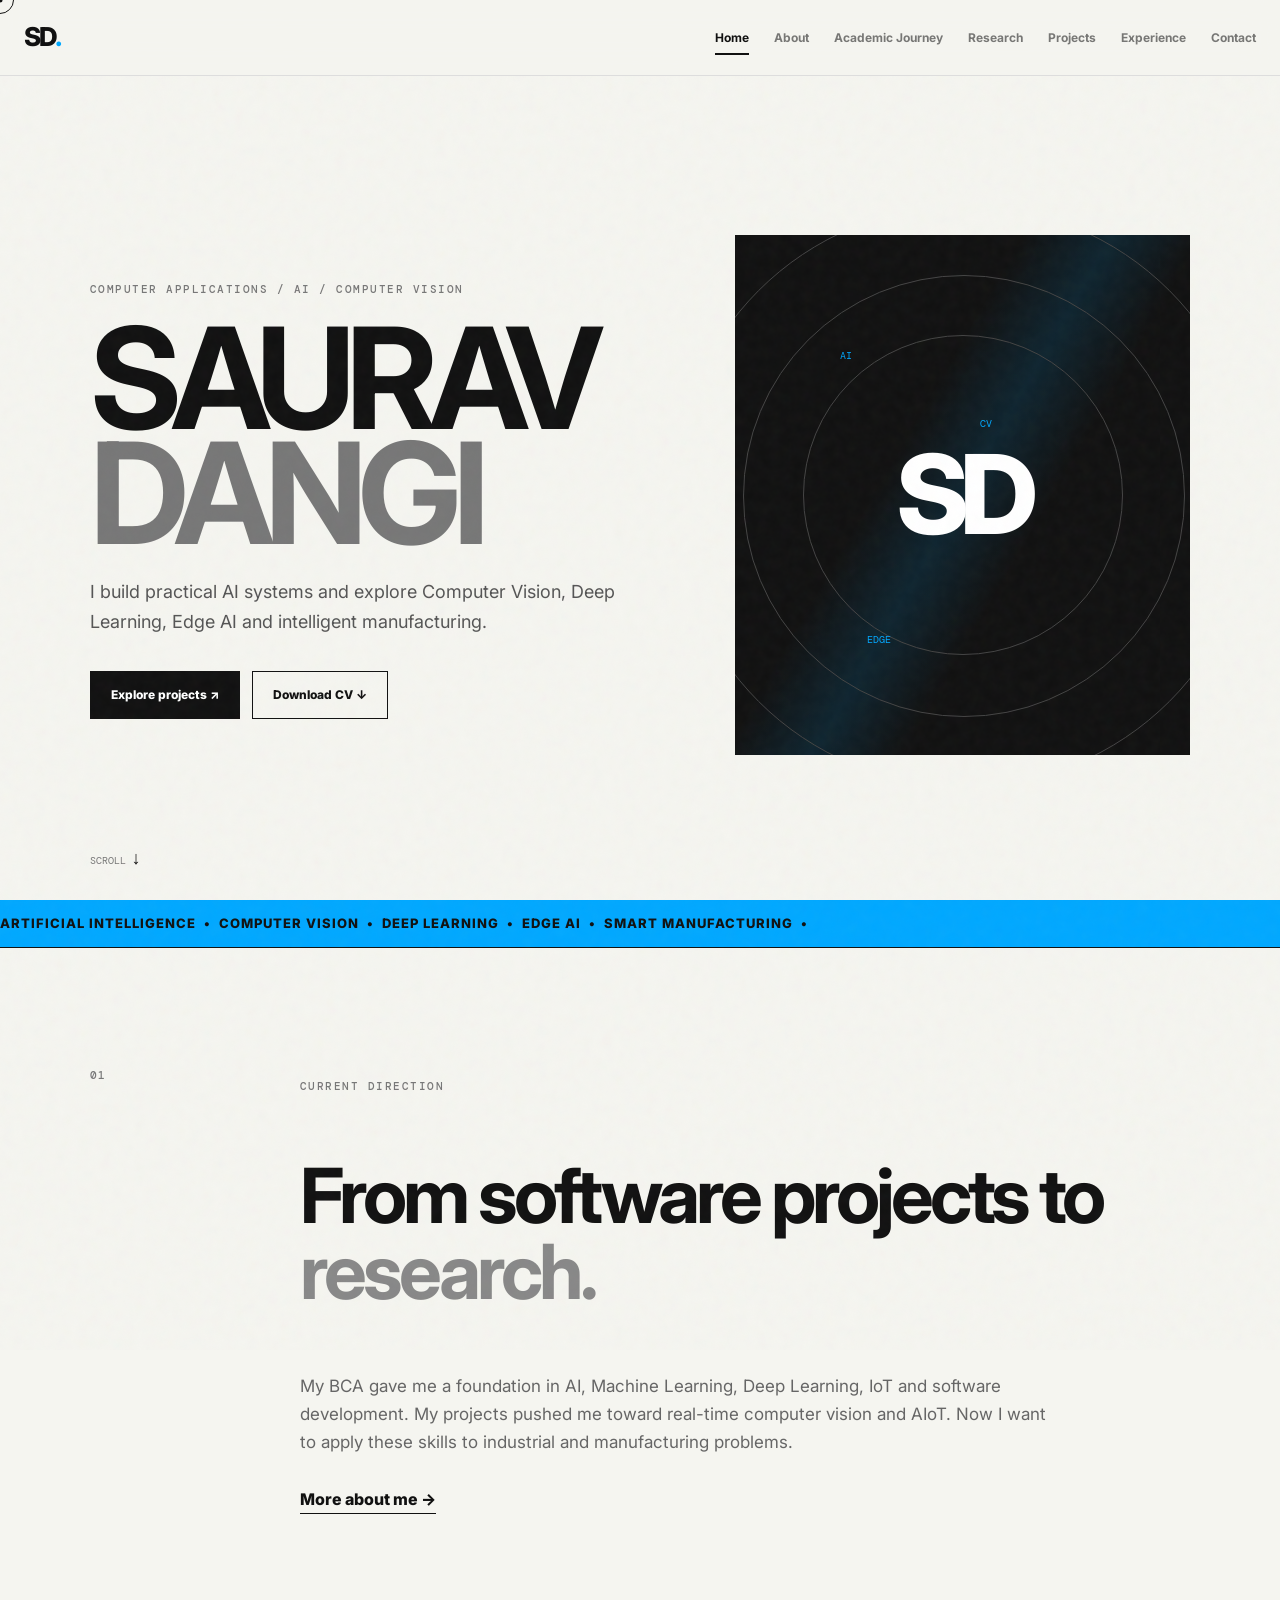
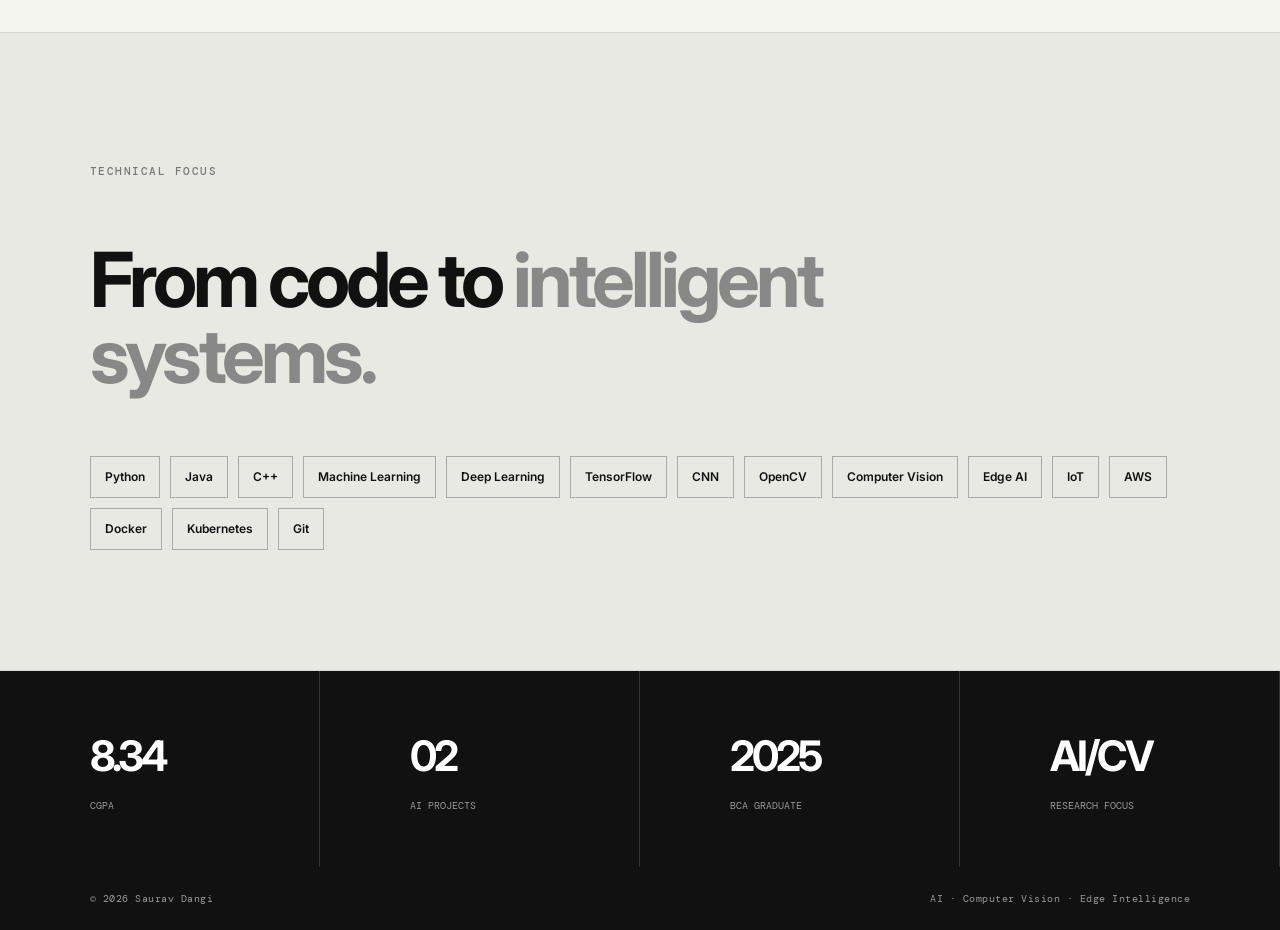
==== commit b5395b23: "Add files via upload" ====
--- a/index.html
+++ b/index.html
@@ -12,7 +12,7 @@
 <div class="loader"><div class="loader-name">SD<span>.</span></div><div class="loader-bar"><i></i></div></div>
 <div class="cursor"></div><div class="cursor-dot"></div><div class="noise"></div>
 <header class="nav"><a class="brand" href="index.html">SD<span>.</span></a><button class="menu" aria-label="menu">☰</button>
-<nav><a class="active" href="index.html">Home</a><a href="about.html">About</a><a href="research.html">Research</a><a href="projects.html">Projects</a><a href="experience.html">Experience</a><a href="contact.html">Contact</a></nav></header>
+<nav><a class="active" href="index.html">Home</a><a href="about.html">About</a><a href="academic.html">Academic Journey</a><a href="research.html">Research</a><a href="projects.html">Projects</a><a href="experience.html">Experience</a><a href="contact.html">Contact</a></nav></header>
 <main>
 <section class="hero">
 <div class="hero-grid">
@@ -26,6 +26,7 @@
 </section>
 <section class="marquee"><div>ARTIFICIAL INTELLIGENCE&nbsp; • &nbsp;COMPUTER VISION&nbsp; • &nbsp;DEEP LEARNING&nbsp; • &nbsp;EDGE AI&nbsp; • &nbsp;SMART MANUFACTURING&nbsp; • &nbsp;</div><div>ARTIFICIAL INTELLIGENCE&nbsp; • &nbsp;COMPUTER VISION&nbsp; • &nbsp;DEEP LEARNING&nbsp; • &nbsp;EDGE AI&nbsp; • &nbsp;SMART MANUFACTURING&nbsp; • &nbsp;</div></section>
 <section class="section intro"><div class="section-number">01</div><div><p class="label">CURRENT DIRECTION</p><h2>From software projects to <span>research.</span></h2><p class="text">My BCA gave me a foundation in AI, Machine Learning, Deep Learning, IoT and software development. My projects pushed me toward real-time computer vision and AIoT. Now I want to apply these skills to industrial and manufacturing problems.</p><a class="text-link" href="about.html">More about me →</a></div></section>
+<section class="section skill-strip"><div class="section-head"><p class="label">TECHNICAL FOCUS</p><h2>From code to <span>intelligent systems.</span></h2></div><div class="chips"><b>Python</b><b>Java</b><b>C++</b><b>Machine Learning</b><b>Deep Learning</b><b>TensorFlow</b><b>CNN</b><b>OpenCV</b><b>Computer Vision</b><b>Edge AI</b><b>IoT</b><b>AWS</b><b>Docker</b><b>Kubernetes</b><b>Git</b></div></section>
 <section class="stats"><div><strong>8.34</strong><span>CGPA</span></div><div><strong>02</strong><span>AI PROJECTS</span></div><div><strong>2025</strong><span>BCA GRADUATE</span></div><div><strong>AI/CV</strong><span>RESEARCH FOCUS</span></div></section>
 </main>
 <footer><span>© 2026 Saurav Dangi</span><span>AI · Computer Vision · Edge Intelligence</span></footer>
--- a/style.css
+++ b/style.css
@@ -1,9 +1,9 @@
 *{box-sizing:border-box}html{scroll-behavior:smooth}body{margin:0;background:#f5f5f0;color:#111;font-family:Inter,Arial,sans-serif;line-height:1.65;overflow-x:hidden}a{color:inherit;text-decoration:none}.container{width:min(1180px,calc(100% - 48px));margin:auto}
-:root{--lime:#c8ff3d;--black:#101010;--grey:#666;--line:#d8d8d0}
+:root{--lime:#00a8ff;--black:#101010;--grey:#666;--line:#d8d8d0}
 .noise{position:fixed;inset:-50%;z-index:50;pointer-events:none;opacity:.035;background-image:url("data:image/svg+xml,%3Csvg viewBox='0 0 180 180' xmlns='http://www.w3.org/2000/svg'%3E%3Cfilter id='n'%3E%3CfeTurbulence type='fractalNoise' baseFrequency='.9' numOctaves='4' stitchTiles='stitch'/%3E%3C/filter%3E%3Crect width='100%25' height='100%25' filter='url(%23n)'/%3E%3C/svg%3E");animation:noise .2s steps(2) infinite}.cursor{position:fixed;width:28px;height:28px;border:1px solid #111;border-radius:50%;pointer-events:none;z-index:200;transform:translate(-50%,-50%);transition:width .2s,height .2s}.cursor-dot{position:fixed;width:5px;height:5px;background:#111;border-radius:50%;pointer-events:none;z-index:201;transform:translate(-50%,-50%)}.loader{position:fixed;inset:0;background:#111;color:#fff;z-index:999;display:grid;place-content:center;transition:opacity .7s,visibility .7s}.loader.hide{opacity:0;visibility:hidden}.loader-name{font-size:65px;font-weight:800;letter-spacing:-5px}.loader-name span{color:var(--lime)}.loader-bar{width:250px;height:2px;background:#444;margin-top:25px}.loader-bar i{display:block;width:0;height:100%;background:var(--lime);animation:load 1.5s forwards}
-.nav{height:76px;padding:0 24px;display:flex;align-items:center;justify-content:space-between;position:fixed;top:0;left:0;right:0;z-index:100;background:rgba(245,245,240,.82);backdrop-filter:blur(16px);border-bottom:1px solid #ddd}.brand{font-size:26px;font-weight:800;letter-spacing:-2px}.brand span{color:#8cb800}.nav nav{display:flex;gap:25px;font-size:12px;font-weight:700}.nav nav a{opacity:.55;position:relative}.nav nav a.active,.nav nav a:hover{opacity:1}.nav nav a.active:after{content:"";position:absolute;height:2px;left:0;right:0;bottom:-8px;background:#111}.menu{display:none;border:0;background:none;font-size:25px}
+.nav{height:76px;padding:0 24px;display:flex;align-items:center;justify-content:space-between;position:fixed;top:0;left:0;right:0;z-index:100;background:rgba(245,245,240,.82);backdrop-filter:blur(16px);border-bottom:1px solid #ddd}.brand{font-size:26px;font-weight:800;letter-spacing:-2px}.brand span{color:#00a8ff}.nav nav{display:flex;gap:25px;font-size:12px;font-weight:700}.nav nav a{opacity:.55;position:relative}.nav nav a.active,.nav nav a:hover{opacity:1}.nav nav a.active:after{content:"";position:absolute;height:2px;left:0;right:0;bottom:-8px;background:#111}.menu{display:none;border:0;background:none;font-size:25px}
 .hero{min-height:100vh;padding:150px 7vw 60px;position:relative;display:flex;align-items:center}.hero-grid{width:min(1280px,100%);margin:auto;display:grid;grid-template-columns:1.1fr .9fr;gap:7vw;align-items:center}.kicker,.label,.section-number,.project-no{font:500 11px 'DM Mono',monospace;letter-spacing:1.5px;color:#777}.hero h1,.page-hero h1,.contact-hero h1{font-size:clamp(75px,11vw,160px);line-height:.82;letter-spacing:-9px;margin:25px 0}.hero h1 em,.page-hero h1 em,.contact-hero h1 em{font-style:normal;color:#777}.lead{max-width:650px;font-size:18px;color:#555}.buttons{display:flex;gap:12px;margin-top:35px;flex-wrap:wrap}.btn{border:1px solid #111;padding:13px 20px;font-size:12px;font-weight:800}.btn.fill{background:#111;color:#fff}.btn:hover{transform:translateY(-3px)}.scroll{position:absolute;bottom:30px;left:7vw;font:10px 'DM Mono';color:#777}.scroll span{color:#111;font-size:18px}
-.hero-visual{height:520px;background:#111;color:#fff;position:relative;display:grid;place-items:center;overflow:hidden}.hero-visual:before{content:"";position:absolute;width:120%;height:120%;background:linear-gradient(120deg,transparent 40%,rgba(200,255,61,.13),transparent 60%);animation:sweep 4s infinite}.rings,.rings:before,.rings:after{position:absolute;border:1px solid #444;border-radius:50%;content:"";width:320px;height:320px}.rings:before{width:440px;height:440px;left:-61px;top:-61px}.rings:after{width:580px;height:580px;left:-131px;top:-131px}.core{font-size:110px;font-weight:800;letter-spacing:-9px;z-index:2}.orbit-label{position:absolute;font:10px 'DM Mono';color:var(--lime);z-index:3}.one{top:22%;left:23%}.two{right:18%;top:35%}.three{bottom:21%;left:29%}
+.hero-visual{height:520px;background:#111;color:#fff;position:relative;display:grid;place-items:center;overflow:hidden}.hero-visual:before{content:"";position:absolute;width:120%;height:120%;background:linear-gradient(120deg,transparent 40%,rgba(0,168,255,.13),transparent 60%);animation:sweep 4s infinite}.rings,.rings:before,.rings:after{position:absolute;border:1px solid #444;border-radius:50%;content:"";width:320px;height:320px}.rings:before{width:440px;height:440px;left:-61px;top:-61px}.rings:after{width:580px;height:580px;left:-131px;top:-131px}.core{font-size:110px;font-weight:800;letter-spacing:-9px;z-index:2}.orbit-label{position:absolute;font:10px 'DM Mono';color:var(--lime);z-index:3}.one{top:22%;left:23%}.two{right:18%;top:35%}.three{bottom:21%;left:29%}
 .marquee{overflow:hidden;background:var(--lime);white-space:nowrap;display:flex;border-bottom:1px solid #111}.marquee div{font-size:13px;font-weight:800;letter-spacing:1px;padding:13px 0;animation:marquee 25s linear infinite;min-width:100%}
 .section{padding:120px 7vw;border-bottom:1px solid var(--line)}.intro{display:grid;grid-template-columns:150px 1fr;gap:60px}.section h2{font-size:clamp(40px,6vw,76px);line-height:1;letter-spacing:-4px;max-width:850px}.section h2 span{color:#888}.text{max-width:750px;color:#666;font-size:17px;margin:30px 0}.text-link{font-weight:800;border-bottom:1px solid #111;padding-bottom:4px}.stats{display:grid;grid-template-columns:repeat(4,1fr);background:#111;color:#fff}.stats div{padding:50px 7vw;border-right:1px solid #333}.stats strong{display:block;font-size:42px;letter-spacing:-3px}.stats span{font:10px 'DM Mono';color:#999}
 .page-hero{padding:180px 7vw 100px;min-height:70vh;display:flex;flex-direction:column;justify-content:end}.page-hero h1{margin-bottom:0}.dark-hero{background:#111;color:#fff}.dark-hero .kicker{color:#999}.dark-hero h1 em{color:#aaa}
@@ -13,5 +13,51 @@
 footer{padding:25px 7vw;background:#111;color:#999;display:flex;justify-content:space-between;font:10px 'DM Mono';letter-spacing:.5px}
 .reveal{opacity:0;transform:translateY(45px);animation:reveal .9s .15s forwards}.page-hero .reveal{animation-delay:.2s}
 @keyframes reveal{to{opacity:1;transform:none}}@keyframes load{to{width:100%}}@keyframes marquee{to{transform:translateX(-100%)}}@keyframes sweep{0%,100%{transform:translateX(-80%)}50%{transform:translateX(80%)}}@keyframes noise{0%{transform:translate(0,0)}25%{transform:translate(2%,-1%)}50%{transform:translate(-1%,2%)}75%{transform:translate(1%,1%)}100%{transform:translate(0,0)}}
-@media(max-width:800px){.nav nav{display:none}.nav nav.open{display:flex;position:absolute;top:76px;left:0;right:0;background:#f5f5f0;padding:25px;flex-direction:column}.menu{display:block}.hero-grid,.two{grid-template-columns:1fr}.hero-visual{height:350px}.intro{grid-template-columns:1fr;gap:20px}.stats{grid-template-columns:1fr 1fr}.stats div{padding:30px}.research-list article,.project-card{grid-template-columns:1fr;gap:18px;padding:55px 7vw}.education-card,.skill-matrix{grid-template-columns:1fr}.education-card div{border-right:0;border-bottom:1px solid #bbb}.project-title{flex-direction:column}.page-hero{min-height:55vh}.hero h1,.page-hero h1,.contact-hero h1{letter-spacing:-5px}.cursor,.cursor-dot{display:none}}
+
+/* TECHNICAL SKILLS EXTENSIONS */
+.skills-overview-grid,.academic-skills-grid,.research-tech-grid{display:grid;grid-template-columns:repeat(2,1fr);gap:1px;background:#bbb;margin-top:45px;border:1px solid #bbb}
+.skills-overview-grid>div,.academic-skills-grid>div,.research-tech-grid>div{background:#e9e9e3;padding:30px;min-height:145px;transition:.35s}
+.skills-overview-grid>div:hover,.academic-skills-grid>div:hover,.research-tech-grid>div:hover{background:#111;color:#fff;transform:translateY(-5px)}
+.skills-overview-grid span,.academic-skills-grid span,.research-tech-grid b{display:block;font:10px 'DM Mono';color:#777;letter-spacing:1px;margin-bottom:18px}
+.skills-overview-grid>div:hover span,.academic-skills-grid>div:hover span,.research-tech-grid>div:hover b{color:#00a8ff}
+.skills-overview-grid p,.academic-skills-grid p,.research-tech-grid p{margin:0;color:#555;line-height:1.7}
+.skills-overview-grid>div:hover p,.academic-skills-grid>div:hover p,.research-tech-grid>div:hover p{color:#aaa}
+.research-tech-grid{background:#333;border-color:#333}
+.research-tech-grid>div{background:#151515;color:#fff}
+.research-tech-grid>div:hover{background:#00a8ff;color:#111}
+.research-tech-grid>div:hover p{color:#111}
+.skill-strip{background:#e9e9e3}
+.full-skills{grid-template-columns:repeat(2,1fr)}
+@media(max-width:800px){.skills-overview-grid,.academic-skills-grid,.research-tech-grid,.full-skills{grid-template-columns:1fr 1fr}}
+@media(max-width:560px){.skills-overview-grid,.academic-skills-grid,.research-tech-grid,.full-skills{grid-template-columns:1fr}}
+
+@media(max-width:800px){.nav nav{display:none}.nav nav.open{display:flex;position:absolute;top:76px;left:0;right:0;max-height:calc(100vh - 76px);overflow-y:auto;background:#f5f5f0;padding:25px;flex-direction:column;gap:18px;border-bottom:1px solid #ddd}.nav nav.open a{padding:4px 0}.menu{display:block}.hero-grid,.two{grid-template-columns:1fr}.hero-visual{height:350px}.intro{grid-template-columns:1fr;gap:20px}.stats{grid-template-columns:1fr 1fr}.stats div{padding:30px}.research-list article,.project-card{grid-template-columns:1fr;gap:18px;padding:55px 7vw}.education-card,.skill-matrix{grid-template-columns:1fr}.education-card div{border-right:0;border-bottom:1px solid #bbb}.project-title{flex-direction:column}.page-hero{min-height:55vh}.hero h1,.page-hero h1,.contact-hero h1{letter-spacing:-5px}.cursor,.cursor-dot{display:none}}
 @media(max-width:480px){.hero{padding-left:6vw;padding-right:6vw}.section{padding:80px 6vw}.page-hero,.contact-hero{padding-left:6vw;padding-right:6vw}.stats strong{font-size:32px}.stats span{font-size:8px}footer{padding:22px 6vw;gap:15px;flex-direction:column}}
+
+.hero-sub{max-width:680px;color:#aaa;font-size:17px;margin-top:28px}
+.journey-intro{background:#f5f5f0}
+.semester{padding:90px 7vw;background:#f5f5f0;border-bottom:1px solid #d8d8d0}
+.semester.highlight{background:#e9e9e3}
+.semester-head{display:grid;grid-template-columns:180px 1fr;column-gap:50px;align-items:start;max-width:1150px;margin:0 auto 45px}
+.semester-head>span{font:11px 'DM Mono';color:#777;letter-spacing:1.5px}
+.semester-head h2{font-size:clamp(36px,5vw,62px);line-height:1;letter-spacing:-3px;margin:0}
+.semester-head p{grid-column:2;color:#666;max-width:680px;margin-top:18px}
+.subject-grid{max-width:1150px;margin:auto;display:grid;grid-template-columns:repeat(3,1fr);gap:1px;background:#cfcfc7;border:1px solid #cfcfc7}
+.subject-grid>div{background:#f5f5f0;padding:23px;min-height:105px;transition:.3s}
+.highlight .subject-grid>div{background:#e9e9e3}
+.subject-grid>div:hover{background:#111!important;color:#fff;transform:translateY(-5px)}
+.subject-grid b{display:block;font-size:14px;line-height:1.35}
+.subject-grid small{display:block;margin-top:10px;font:9px 'DM Mono';color:#888}
+.subject-grid .ai-major,.subject-grid .ai-project{border-left:4px solid #00a8ff}
+.subject-grid .ai-prep,.subject-grid .ai-support{border-left:4px solid #008fd8}
+.ai-map{background:#d9f3ff}
+.ai-map-grid{display:grid;grid-template-columns:repeat(3,1fr);gap:1px;background:#111;margin-top:55px;border:1px solid #111}
+.ai-map-grid>div{background:#d9f3ff;padding:30px;min-height:200px;transition:.3s}
+.ai-map-grid>div:hover{background:#111;color:#fff;transform:translateY(-7px)}
+.ai-map-grid span{font:10px 'DM Mono';color:#777}.ai-map-grid h3{font-size:25px;margin:45px 0 10px;letter-spacing:-1px}.ai-map-grid p{font-size:13px;color:#666}.ai-map-grid>div:hover p{color:#aaa}
+
+@media(max-width:800px){.skills-overview-grid,.academic-skills-grid,.research-tech-grid,.full-skills{grid-template-columns:1fr 1fr}}
+@media(max-width:560px){.skills-overview-grid,.academic-skills-grid,.research-tech-grid,.full-skills{grid-template-columns:1fr}}
+
+@media(max-width:800px){.semester-head{grid-template-columns:1fr;gap:15px}.semester-head p{grid-column:1}.subject-grid,.ai-map-grid{grid-template-columns:1fr 1fr}}
+@media(max-width:480px){.subject-grid,.ai-map-grid{grid-template-columns:1fr}.semester{padding-left:6vw;padding-right:6vw}}
